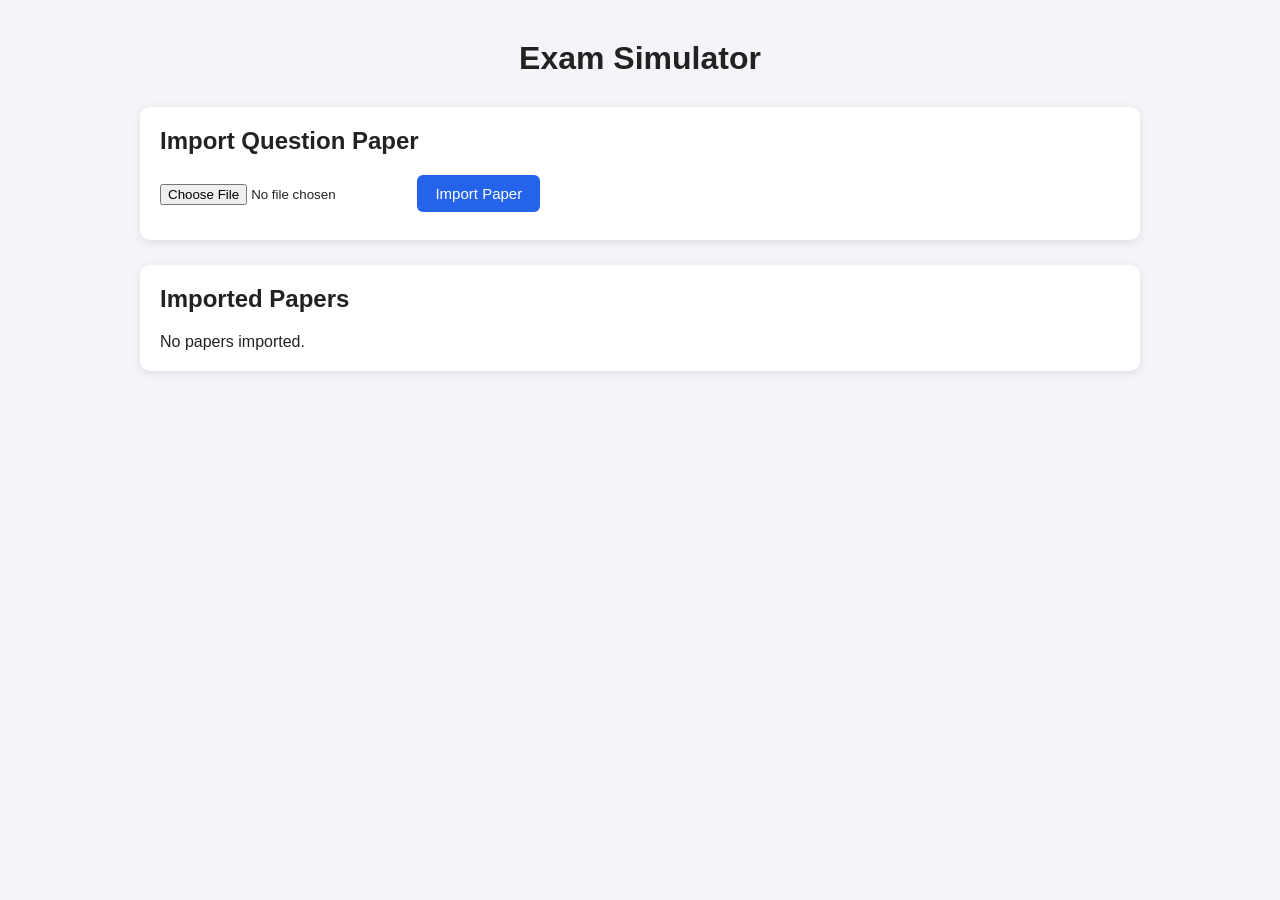
==== exam.html @ bee19649 "Version zero" ====
<!DOCTYPE html>
<html lang="en">
<head>
    <meta charset="UTF-8">
    <meta name="viewport" content="width=device-width, initial-scale=1.0">
    <title>Exam</title>

    <link rel="stylesheet" href="style.css">
</head>
<body>

<header class="exam-header">

<button id="newAttemptBtn" onclick="newAttempt()" style="padding: 10px 20px; background: #ef4444; color: white; border: none; border-radius: 6px; cursor: pointer; font-weight: 500; height: fit-content;">
        New Attempt
    </button>
    
    <div>
        <h2 id="paperTitle">Question Paper</h2>
        <p id="sectionInfo">Section 1 / 4</p>
    </div>
    <div class="timers">
        <div class="timer-box">
            <small>Total Time</small>
            <h2 id="totalTimer">60:00</h2>
        </div>
        <div class="timer-box">
            <small>Section Time</small>
            <h2 id="sectionTimer">15:00</h2>
        </div>
    </div>
    
</header>

<div class="exam-layout">

    <!-- Question Area -->

    <main class="question-panel">

        <div class="question-number">
            Question
            <span id="questionNumber">1</span>
            /
            <span id="totalQuestions">100</span>
        </div>

        <div
            id="questionText"
            class="question-text">

            Loading Question...

        </div>

        <div
            id="optionsContainer"
            class="options">

            <!-- Generated by exam.js -->

        </div>

        <div class="question-buttons">

            <button id="previousBtn">
                Previous
            </button>

            <button id="markBtn">
                Mark for Review
            </button>

            <button id="saveNextBtn">
                Save & Next
            </button>

        </div>

    </main>

    <!-- Question Palette -->

    <aside class="palette">

        <h3>Question Palette</h3>

        <div
            id="questionPalette"
            class="palette-grid">

        </div>

        <button
            id="submitExamBtn"
            class="submit-btn">

            Submit Exam

        </button>

    </aside>

</div>

<script src="storage.js"></script>
<script src="exam.js"></script>

</body>
</html>
---- style.css ----
/* ===========================
   GENERAL
=========================== */

*{
    margin:0;
    padding:0;
    box-sizing:border-box;
    font-family:Arial, Helvetica, sans-serif;
}

body{
    background:#f3f5f9;
    color:#222;
}

/* ===========================
   HOME PAGE
=========================== */

.container{
    width:90%;
    max-width:1000px;
    margin:40px auto;
}

h1{
    text-align:center;
    margin-bottom:30px;
}

.card{
    background:#fff;
    padding:20px;
    margin-bottom:25px;
    border-radius:10px;
    box-shadow:0 2px 10px rgba(0,0,0,.1);
}

.card h2{
    margin-bottom:20px;
}

input[type=file]{
    margin-bottom:15px;
}

button{
    padding:10px 18px;
    border:none;
    border-radius:6px;
    background:#2563eb;
    color:white;
    cursor:pointer;
    font-size:15px;
}

button:hover{
    background:#1d4ed8;
}

.paper-item{

    display:flex;
    justify-content:space-between;
    align-items:center;

    padding:15px;

    margin-bottom:10px;

    border:1px solid #ddd;

    border-radius:8px;

}

.paper-buttons{

    display:flex;
    gap:10px;

}

.delete-btn{
    background:#dc2626;
}

.delete-btn:hover{
    background:#b91c1c;
}

/* ===========================
   EXAM PAGE
=========================== */

.exam-header{

    background:white;

    display:flex;

    justify-content:space-between;

    align-items:center;

    padding:20px;

    box-shadow:0 2px 10px rgba(0,0,0,.1);

}

.timers{

    display:flex;

    gap:20px;

}

.timer-box{

    text-align:center;

    background:#eef4ff;

    padding:10px 20px;

    border-radius:8px;

}

.timer-box h2{

    color:#2563eb;

    margin-top:5px;

}

.exam-layout{

    display:grid;

    grid-template-columns:3fr 1fr;

    gap:20px;

    width:95%;

    margin:25px auto;

}

.question-panel{

    background:white;

    padding:25px;

    border-radius:10px;

    box-shadow:0 2px 10px rgba(0,0,0,.08);

}

.question-number{

    font-size:18px;

    margin-bottom:20px;

    color:#666;

}

.question-text{

    font-size:20px;

    line-height:1.7;

    margin-bottom:25px;

}

.options{

    display:flex;

    flex-direction:column;

    gap:15px;

}

.option{

    border:1px solid #ccc;

    border-radius:8px;

    padding:15px;

    cursor:pointer;

    transition:.2s;

}

.option:hover{

    background:#eef4ff;

}

.option input{

    margin-right:10px;

}

.question-buttons{

    margin-top:35px;

    display:flex;

    gap:15px;

}

.palette{

    background:white;

    padding:20px;

    border-radius:10px;

    box-shadow:0 2px 10px rgba(0,0,0,.08);

    height:fit-content;

}

.palette h3{

    margin-bottom:20px;

}

.palette-grid{

    display:grid;

    grid-template-columns:repeat(5,1fr);

    gap:8px;

}

.palette-btn{

    width:45px;

    height:45px;

    border-radius:6px;

    background:#eee;

    color:#222;

    font-weight:bold;

}

.palette-btn:hover{

    background:#dbeafe;

}

.palette-btn.answered{

    background:#22c55e;

    color:white;

}

.palette-btn.review{

    background:#f59e0b;

    color:white;

}

.palette-btn.current{

    border:3px solid #2563eb;

}

.submit-btn{

    margin-top:20px;

    width:100%;

    background:#16a34a;

}

.submit-btn:hover{

    background:#15803d;

}

/* ===========================
   MOBILE
=========================== */

@media(max-width:900px){

.exam-layout{

    grid-template-columns:1fr;

}

.palette-grid{

    grid-template-columns:repeat(5,1fr);

}

.question-buttons{

    flex-wrap:wrap;

}

}

.exam-header {
    display: flex;
    justify-content: space-between;
    align-items: center;
    padding: 1.5rem;
    background: white;
    border-bottom: 1px solid #ddd;
    gap: 2rem;
}

.exam-header > div:first-child {
    flex: 1;
}

.exam-header .timers {
    display: flex;
    gap: 2rem;
}

.exam-header #newAttemptBtn {
    flex-shrink: 0;
}
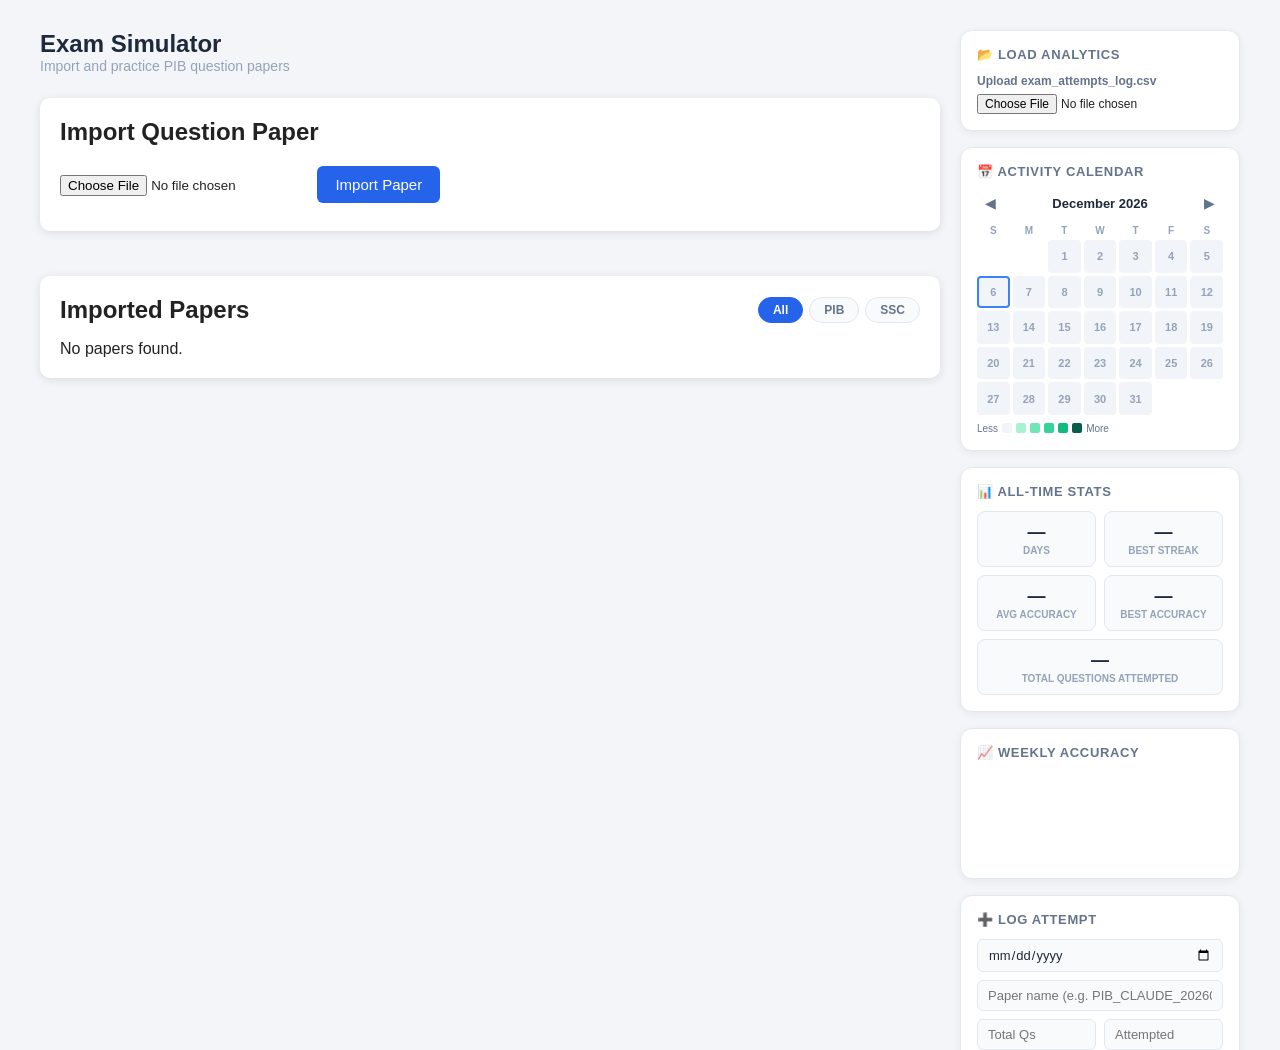
==== commit 0aa216ff: "Added some analytics in the index.html" ====
--- a/exam.html
+++ b/exam.html
@@ -1,5 +1,6 @@
 <!DOCTYPE html>
 <html lang="en">
+
 <head>
     <meta charset="UTF-8">
     <meta name="viewport" content="width=device-width, initial-scale=1.0">
@@ -7,104 +8,93 @@
 
     <link rel="stylesheet" href="style.css">
 </head>
+
 <body>
 
-<header class="exam-header">
-
-<button id="newAttemptBtn" onclick="newAttempt()" style="padding: 10px 20px; background: #ef4444; color: white; border: none; border-radius: 6px; cursor: pointer; font-weight: 500; height: fit-content;">
-        New Attempt
-    </button>
-    
-    <div>
-        <h2 id="paperTitle">Question Paper</h2>
-        <p id="sectionInfo">Section 1 / 4</p>
-    </div>
-    <div class="timers">
-        <div class="timer-box">
-            <small>Total Time</small>
-            <h2 id="totalTimer">60:00</h2>
-        </div>
-        <div class="timer-box">
-            <small>Section Time</small>
-            <h2 id="sectionTimer">15:00</h2>
+    <!-- Start Modal Overlay -->
+    <div id="startModal" class="modal-overlay">
+        <div class="modal-content">
+            <h2>Ready to begin?</h2>
+            <p>You have 60 minutes to complete this exam.</p>
+            <button id="startExamBtn" class="pill-btn green-btn"
+                style="font-size: 18px; padding: 12px 32px; margin-top: 20px;">Start Exam</button>
         </div>
     </div>
-    
-</header>
 
-<div class="exam-layout">
-
-    <!-- Question Area -->
-
-    <main class="question-panel">
-
-        <div class="question-number">
-            Question
-            <span id="questionNumber">1</span>
-            /
-            <span id="totalQuestions">100</span>
+    <header class="exam-header">
+        <div class="header-left">
+            <h2 id="paperTitle">Question Paper</h2>
         </div>
 
-        <div
-            id="questionText"
-            class="question-text">
+        <div class="header-right">
+            <div class="timer-pill" id="totalTimer">60:00</div>
 
-            Loading Question...
+            <button id="exitBtn" class="pill-btn grey-btn">Exit</button>
+            <button id="submitExamBtn" class="pill-btn green-btn">Submit</button>
+            <button id="togglePaletteBtn" class="pill-btn blue-btn">☰</button>
+        </div>
+    </header>
 
-        </div>
+    <div class="exam-layout">
 
-        <div
-            id="optionsContainer"
-            class="options">
+        <!-- Question Area -->
 
-            <!-- Generated by exam.js -->
+        <main class="question-panel">
 
-        </div>
+            <div class="question-number">
+                Question
+                <span id="questionNumber">1</span>
+                /
+                <span id="totalQuestions">100</span>
+            </div>
 
-        <div class="question-buttons">
+            <div id="questionText" class="question-text">
 
-            <button id="previousBtn">
-                Previous
-            </button>
+                Loading Question...
 
-            <button id="markBtn">
-                Mark for Review
-            </button>
+            </div>
 
-            <button id="saveNextBtn">
-                Save & Next
-            </button>
+            <div id="optionsContainer" class="options">
 
-        </div>
+                <!-- Generated by exam.js -->
 
-    </main>
+            </div>
 
-    <!-- Question Palette -->
+            <div class="question-buttons">
 
-    <aside class="palette">
+                <button id="previousBtn">
+                    Previous
+                </button>
 
-        <h3>Question Palette</h3>
+                <button id="markBtn">
+                    Mark for Review
+                </button>
 
-        <div
-            id="questionPalette"
-            class="palette-grid">
+                <button id="saveNextBtn">
+                    Save & Next
+                </button>
 
-        </div>
+            </div>
 
-        <button
-            id="submitExamBtn"
-            class="submit-btn">
+        </main>
 
-            Submit Exam
+        <!-- Question Palette -->
 
-        </button>
+        <aside class="palette" id="paletteAside">
 
-    </aside>
+            <h3>Question Palette</h3>
 
-</div>
+            <div id="questionPalette" class="palette-grid">
 
-<script src="storage.js"></script>
-<script src="exam.js"></script>
+            </div>
+
+        </aside>
+
+    </div>
+
+    <script src="storage.js"></script>
+    <script src="exam.js"></script>
 
 </body>
-</html>
+
+</html>
--- a/style.css
+++ b/style.css
@@ -94,277 +94,229 @@
    EXAM PAGE
 =========================== */
 
-.exam-header{
-
-    background:white;
-
-    display:flex;
-
-    justify-content:space-between;
-
-    align-items:center;
-
-    padding:20px;
-
-    box-shadow:0 2px 10px rgba(0,0,0,.1);
-
-}
-
-.timers{
-
-    display:flex;
-
-    gap:20px;
-
-}
-
-.timer-box{
-
-    text-align:center;
-
-    background:#eef4ff;
-
-    padding:10px 20px;
-
-    border-radius:8px;
-
-}
-
-.timer-box h2{
-
-    color:#2563eb;
-
-    margin-top:5px;
-
-}
-
-.exam-layout{
-
-    display:grid;
-
-    grid-template-columns:3fr 1fr;
-
-    gap:20px;
-
-    width:95%;
-
-    margin:25px auto;
-
-}
-
-.question-panel{
-
-    background:white;
-
-    padding:25px;
-
-    border-radius:10px;
-
-    box-shadow:0 2px 10px rgba(0,0,0,.08);
-
-}
-
-.question-number{
-
-    font-size:18px;
-
-    margin-bottom:20px;
-
-    color:#666;
-
-}
-
-.question-text{
-
-    font-size:20px;
-
-    line-height:1.7;
-
-    margin-bottom:25px;
-
-}
-
-.options{
-
-    display:flex;
-
-    flex-direction:column;
-
-    gap:15px;
-
-}
-
-.option{
-
-    border:1px solid #ccc;
-
-    border-radius:8px;
-
-    padding:15px;
-
-    cursor:pointer;
-
-    transition:.2s;
-
-}
-
-.option:hover{
-
-    background:#eef4ff;
-
-}
-
-.option input{
-
-    margin-right:10px;
-
-}
-
-.question-buttons{
-
-    margin-top:35px;
-
-    display:flex;
-
-    gap:15px;
-
-}
-
-.palette{
-
-    background:white;
-
-    padding:20px;
-
-    border-radius:10px;
-
-    box-shadow:0 2px 10px rgba(0,0,0,.08);
-
-    height:fit-content;
-
-}
-
-.palette h3{
-
-    margin-bottom:20px;
-
-}
-
-.palette-grid{
-
-    display:grid;
-
-    grid-template-columns:repeat(5,1fr);
-
-    gap:8px;
-
-}
-
-.palette-btn{
-
-    width:45px;
-
-    height:45px;
-
-    border-radius:6px;
-
-    background:#eee;
-
-    color:#222;
-
-    font-weight:bold;
-
-}
-
-.palette-btn:hover{
-
-    background:#dbeafe;
-
-}
-
-.palette-btn.answered{
-
-    background:#22c55e;
-
-    color:white;
-
-}
-
-.palette-btn.review{
-
-    background:#f59e0b;
-
-    color:white;
-
-}
-
-.palette-btn.current{
-
-    border:3px solid #2563eb;
-
-}
-
-.submit-btn{
-
-    margin-top:20px;
-
-    width:100%;
-
-    background:#16a34a;
-
-}
-
-.submit-btn:hover{
-
-    background:#15803d;
-
-}
+.modal-overlay {
+    position: fixed;
+    top: 0; left: 0; width: 100%; height: 100%;
+    background: rgba(0, 0, 0, 0.5);
+    display: flex;
+    align-items: center; justify-content: center;
+    z-index: 1000;
+}
+.modal-overlay.hidden { display: none; }
+.modal-content {
+    background: #fff;
+    padding: 40px;
+    border-radius: 12px;
+    text-align: center;
+    box-shadow: 0 4px 20px rgba(0,0,0,0.15);
+}
+
+.exam-header {
+    background: white;
+    display: flex;
+    justify-content: space-between;
+    align-items: center;
+    padding: 15px 30px;
+    box-shadow: 0 2px 10px rgba(0,0,0,.05);
+    border-radius: 12px;
+    margin: 15px auto;
+    width: 95%;
+    border: 1px solid #e2e8f0;
+}
+
+.header-left {
+    display: flex;
+    align-items: center;
+    gap: 10px;
+}
+.header-left h2 { margin: 0; font-size: 18px; color: #1e293b; font-weight: 700; }
+.header-left span { color: #94a3b8; font-size: 14px; }
+
+.header-right {
+    display: flex;
+    align-items: center;
+    gap: 12px;
+}
+
+.pill-btn {
+    padding: 8px 16px;
+    border-radius: 20px;
+    border: none;
+    font-weight: 600;
+    cursor: pointer;
+    font-size: 14px;
+    transition: all 0.2s;
+}
+.grey-btn { background: #e2e8f0; color: #475569; }
+.grey-btn:hover { background: #cbd5e1; }
+.green-btn { background: #10b981; color: white; }
+.green-btn:hover { background: #059669; }
+.blue-btn { background: #3b82f6; color: white; }
+.blue-btn:hover { background: #2563eb; }
+
+.timer-pill {
+    background: #eff6ff;
+    color: #3b82f6;
+    padding: 8px 16px;
+    border-radius: 20px;
+    font-weight: 700;
+    font-size: 14px;
+}
+
+.exam-layout {
+    display: grid;
+    grid-template-columns: 1fr 300px;
+    gap: 20px;
+    width: 95%;
+    margin: 0 auto 25px auto;
+    transition: all 0.3s ease;
+}
+.exam-layout.palette-closed {
+    grid-template-columns: 1fr;
+}
+.exam-layout.palette-closed .palette {
+    display: none;
+}
+
+.question-panel {
+    background: white;
+    padding: 30px;
+    border-radius: 12px;
+    box-shadow: 0 4px 6px -1px rgba(0,0,0,.05);
+    border: 1px solid #e2e8f0;
+}
+
+.question-number {
+    font-size: 14px;
+    font-weight: 600;
+    color: #64748b;
+    margin-bottom: 15px;
+}
+
+.question-text {
+    font-size: 16px;
+    font-weight: 600;
+    color: #0f172a;
+    line-height: 1.6;
+    margin-bottom: 25px;
+}
+
+.options {
+    display: flex;
+    flex-direction: column;
+    gap: 12px;
+}
+
+.option {
+    border: 1px solid #cbd5e1;
+    border-radius: 8px;
+    padding: 12px 20px;
+    cursor: pointer;
+    transition: all 0.2s;
+    display: flex;
+    align-items: center;
+    font-size: 15px;
+    color: #334155;
+}
+.option:hover {
+    border-color: #94a3b8;
+}
+.option.selected {
+    border-color: #3b82f6;
+    background: #eff6ff;
+    color: #1d4ed8;
+}
+.option input {
+    margin-right: 15px;
+    accent-color: #3b82f6;
+}
+
+.question-buttons {
+    margin-top: 35px;
+    display: flex;
+    gap: 12px;
+}
+.question-buttons button {
+    padding: 10px 20px;
+    border-radius: 6px;
+    font-weight: 600;
+    border: none;
+    cursor: pointer;
+    font-size: 14px;
+    transition: all 0.2s;
+}
+#previousBtn, #markBtn {
+    background: #e2e8f0;
+    color: #1e293b;
+}
+#previousBtn:hover, #markBtn:hover {
+    background: #cbd5e1;
+}
+#saveNextBtn {
+    background: #2563eb;
+    color: white;
+}
+#saveNextBtn:hover {
+    background: #1d4ed8;
+}
+
+.palette {
+    background: white;
+    padding: 20px;
+    border-radius: 12px;
+    box-shadow: 0 4px 6px -1px rgba(0,0,0,.05);
+    border: 1px solid #e2e8f0;
+    height: fit-content;
+}
+.palette h3 {
+    margin-bottom: 20px;
+    font-size: 16px;
+    color: #334155;
+    font-weight: 600;
+}
+.palette-grid {
+    display: grid;
+    grid-template-columns: repeat(5, 1fr);
+    gap: 10px;
+}
+.palette-btn {
+    width: 100%;
+    aspect-ratio: 1;
+    padding: 0;
+    display: flex;
+    align-items: center;
+    justify-content: center;
+    border-radius: 8px;
+    background: white;
+    border: 1px solid #e2e8f0;
+    color: #334155;
+    font-weight: 600;
+    font-size: 14px;
+    cursor: pointer;
+    transition: all 0.2s;
+}
+.palette-btn:hover { background: #f1f5f9; }
+.palette-btn.answered { background: #10b981; color: white; border-color: #10b981; }
+.palette-btn.review { background: #f59e0b; color: white; border-color: #f59e0b; }
+.palette-btn.current { border: 2px solid #3b82f6; }
 
 /* ===========================
    MOBILE
 =========================== */
 
 @media(max-width:900px){
-
-.exam-layout{
-
-    grid-template-columns:1fr;
-
-}
-
-.palette-grid{
-
-    grid-template-columns:repeat(5,1fr);
-
-}
-
-.question-buttons{
-
-    flex-wrap:wrap;
-
-}
-
-}
-
-.exam-header {
-    display: flex;
-    justify-content: space-between;
-    align-items: center;
-    padding: 1.5rem;
-    background: white;
-    border-bottom: 1px solid #ddd;
-    gap: 2rem;
-}
-
-.exam-header > div:first-child {
-    flex: 1;
-}
-
-.exam-header .timers {
-    display: flex;
-    gap: 2rem;
-}
-
-.exam-header #newAttemptBtn {
-    flex-shrink: 0;
-}
+    .exam-layout {
+        grid-template-columns: 1fr;
+    }
+    .palette-grid {
+        grid-template-columns: repeat(5, 1fr);
+    }
+    .question-buttons {
+        flex-wrap: wrap;
+    }
+    .exam-header {
+        flex-direction: column;
+        align-items: flex-start;
+        gap: 15px;
+    }
+}
